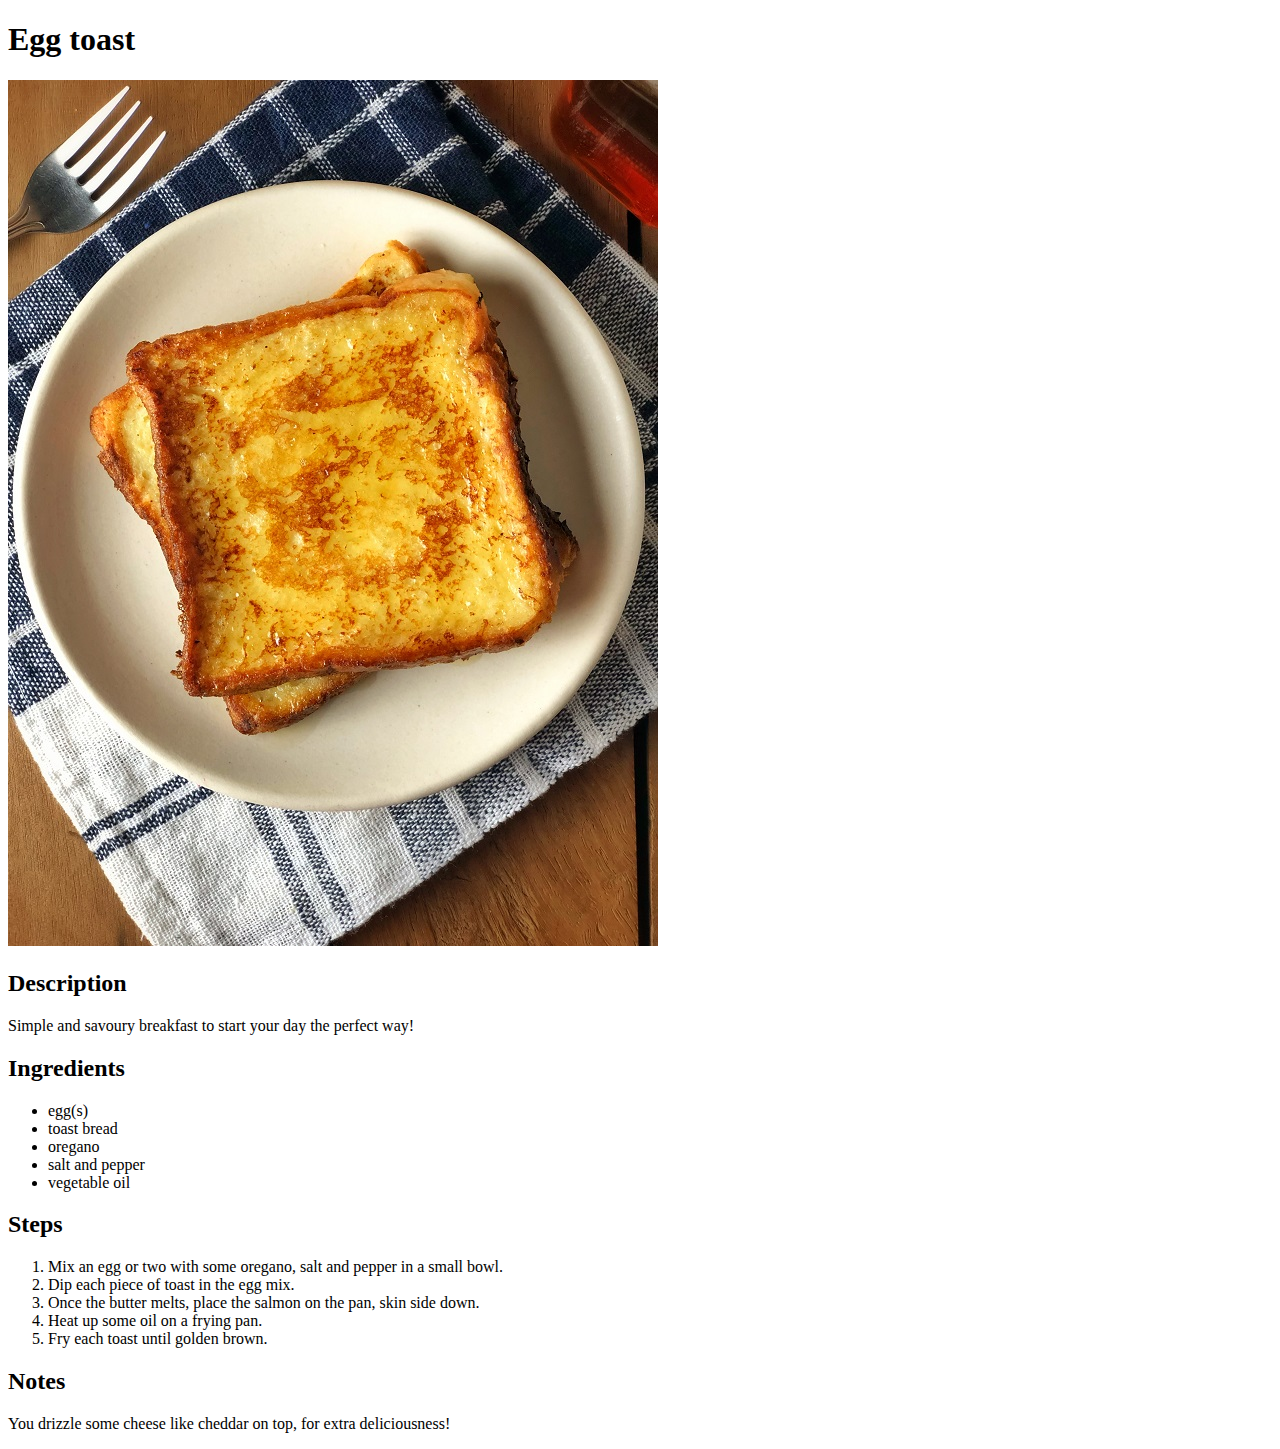
==== recipes/egg-toast.html @ eb6926f3 "Add egg toast, potato pancakes and salmon recipes" ====
<!DOCTYPE html>
<html lang="en">

<head>
    <meta charset="UTF-8">
    <meta name="viewport" content="width=device-width, initial-scale=1.0">
    <title>Odin Recipes - Egg toast</title>
</head>

<body>
    <h1>Egg toast</h1>
    <img src="../images/egg-toast.jpg" alt="Egg toast" />
    <h2>Description</h2>
    <p>Simple and savoury breakfast to start your day the perfect way!</p>
    <h2>Ingredients</h2>
    <ul>
        <li>egg(s)</li>
        <li>toast bread</li>
        <li>oregano</li>
        <li>salt and pepper</li>
        <li>vegetable oil</li>
    </ul>
    <h2>Steps</h2>
    <ol>
        <li>Mix an egg or two with some oregano, salt and pepper in a small bowl.</li>
        <li>Dip each piece of toast in the egg mix.</li>
        <li>Once the butter melts, place the salmon on the pan, skin side down.</li>
        <li>Heat up some oil on a frying pan.</li>
        <li>Fry each toast until golden brown.</li>
    </ol>
    <h2>Notes</h2>
    <p>You drizzle some cheese like cheddar on top, for extra deliciousness!</p>
</body>

</html>
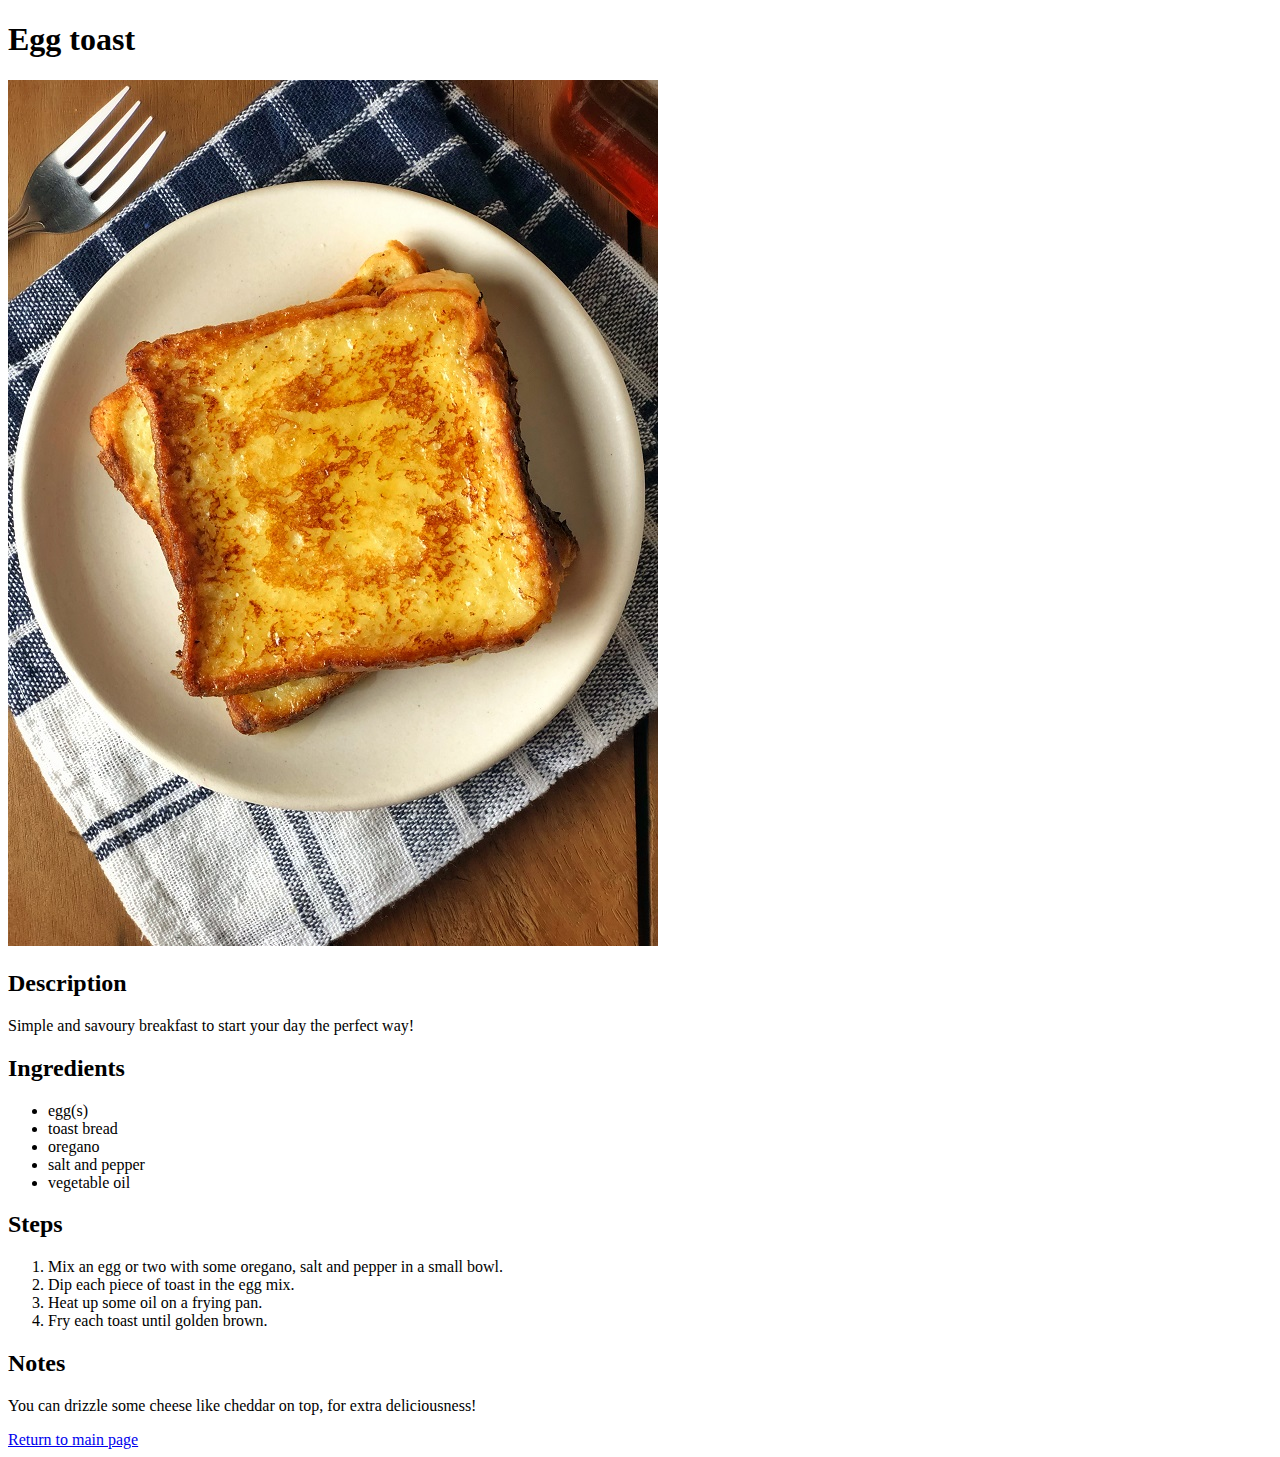
==== commit 34be7419: "Fix potato pancakes recipe" ====
--- a/recipes/egg-toast.html
+++ b/recipes/egg-toast.html
@@ -24,12 +24,12 @@
     <ol>
         <li>Mix an egg or two with some oregano, salt and pepper in a small bowl.</li>
         <li>Dip each piece of toast in the egg mix.</li>
-        <li>Once the butter melts, place the salmon on the pan, skin side down.</li>
         <li>Heat up some oil on a frying pan.</li>
         <li>Fry each toast until golden brown.</li>
     </ol>
     <h2>Notes</h2>
-    <p>You drizzle some cheese like cheddar on top, for extra deliciousness!</p>
+    <p>You can drizzle some cheese like cheddar on top, for extra deliciousness!</p>
+    <a href="../index.html">Return to main page</a>
 </body>
 
 </html>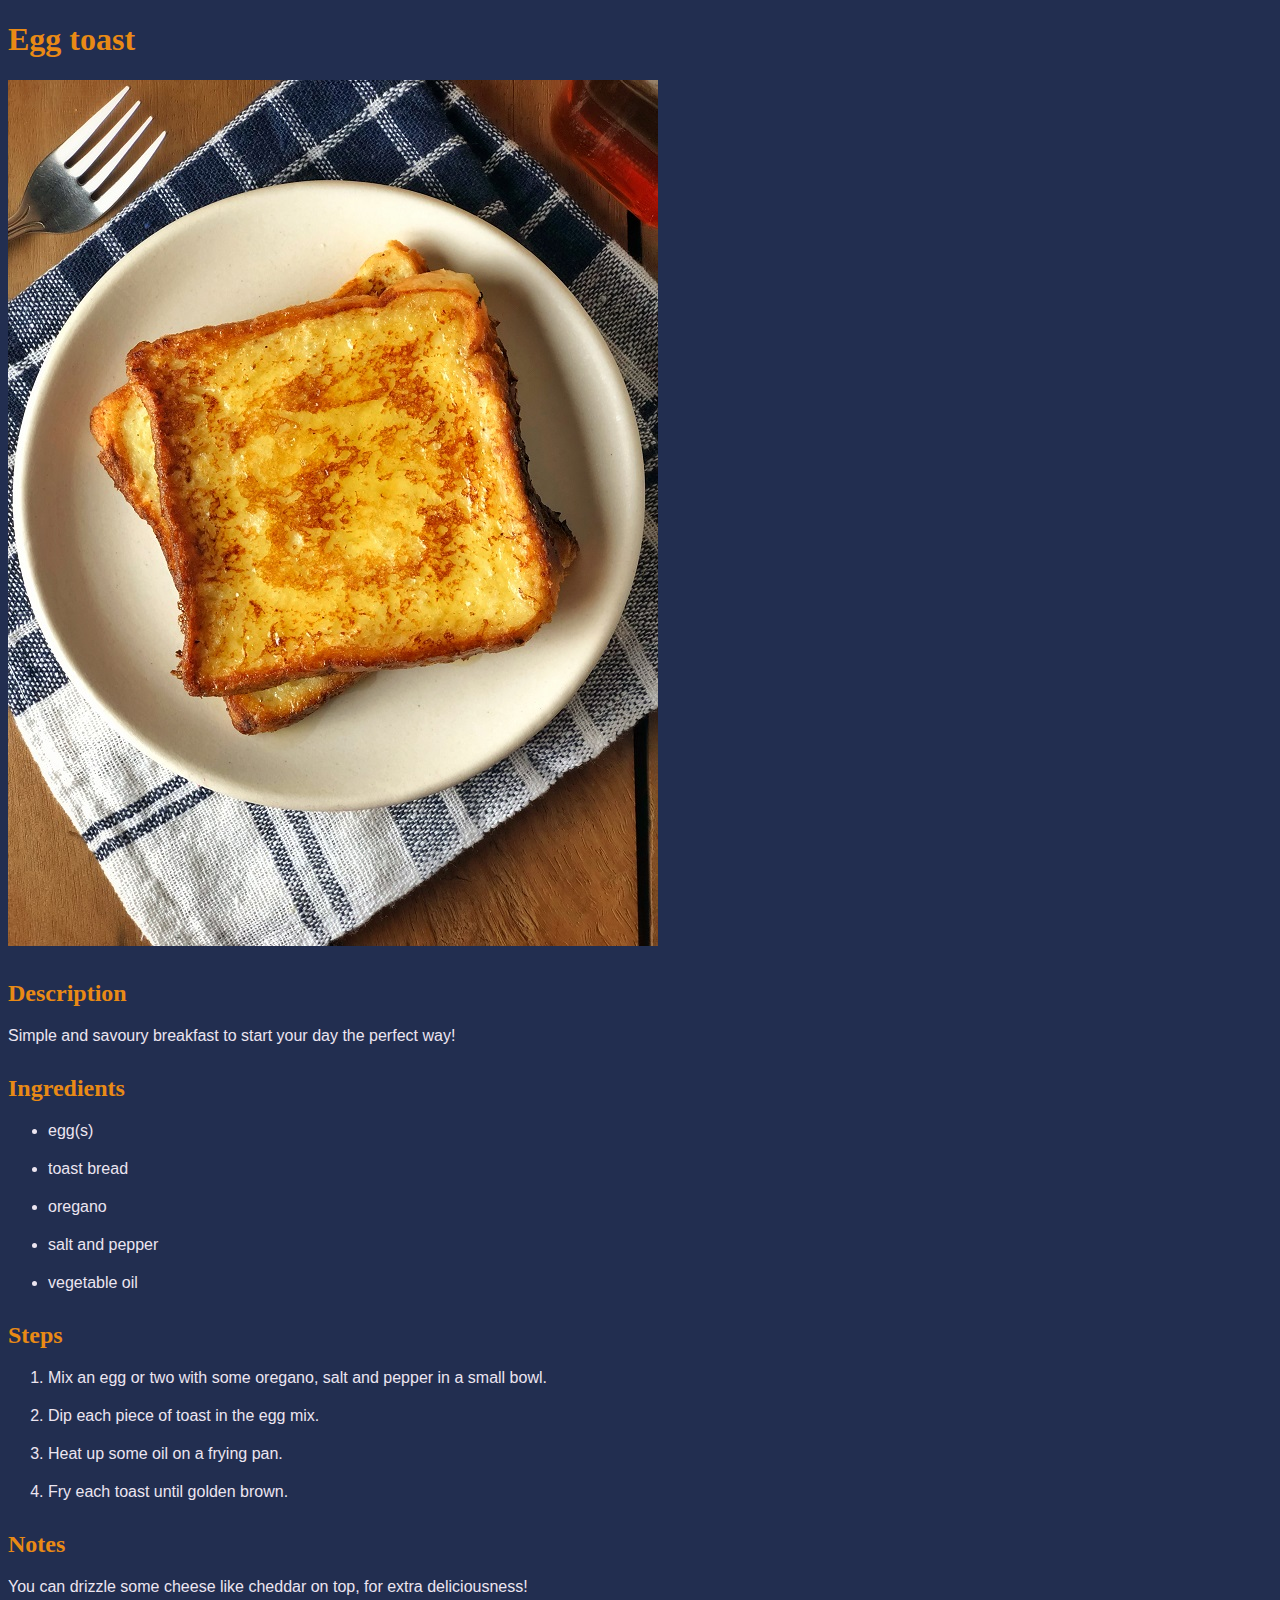
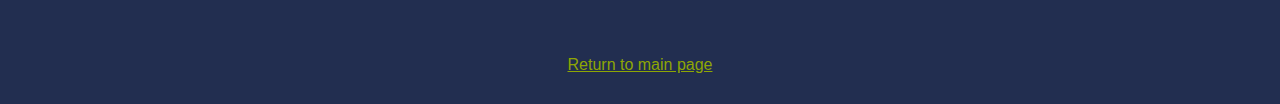
==== commit d9de5d09: "Add styles sheet" ====
--- a/recipes/egg-toast.html
+++ b/recipes/egg-toast.html
@@ -5,6 +5,7 @@
     <meta charset="UTF-8">
     <meta name="viewport" content="width=device-width, initial-scale=1.0">
     <title>Odin Recipes - Egg toast</title>
+    <link rel="stylesheet" href="../styles.css" />
 </head>
 
 <body>
@@ -29,7 +30,9 @@
     </ol>
     <h2>Notes</h2>
     <p>You can drizzle some cheese like cheddar on top, for extra deliciousness!</p>
-    <a href="../index.html">Return to main page</a>
+    <div class="return">
+        <a href="../index.html">Return to main page</a>
+    </div>
 </body>
 
-</html>+</html>
--- a/styles.css
+++ b/styles.css
@@ -0,0 +1,45 @@
+* {
+  font-family: Verdana, Arial, sans-serif;
+  color: #ece5f0;
+}
+
+body {
+  background-color: #222e50;
+}
+
+h1,
+h2 {
+  font-family: Garamond, Georgia, 'Times New Roman', serif;
+  color: #e98a15;
+}
+
+h2 {
+  margin-top: 30px;
+}
+
+.recipe-list {
+  list-style-type: none; /* remove bullets */
+  padding: 0;
+  margin: 0;
+  width: 200px;
+  font-size: larger;
+}
+
+li {
+  margin: 20px 0;
+}
+
+a:link,
+a:visited {
+  color: #8ea604;
+}
+
+a:hover {
+  color: #ff4242;
+}
+
+.return {
+  text-align: center;
+  margin-top: 60px;
+  margin-bottom: 30px;
+}
